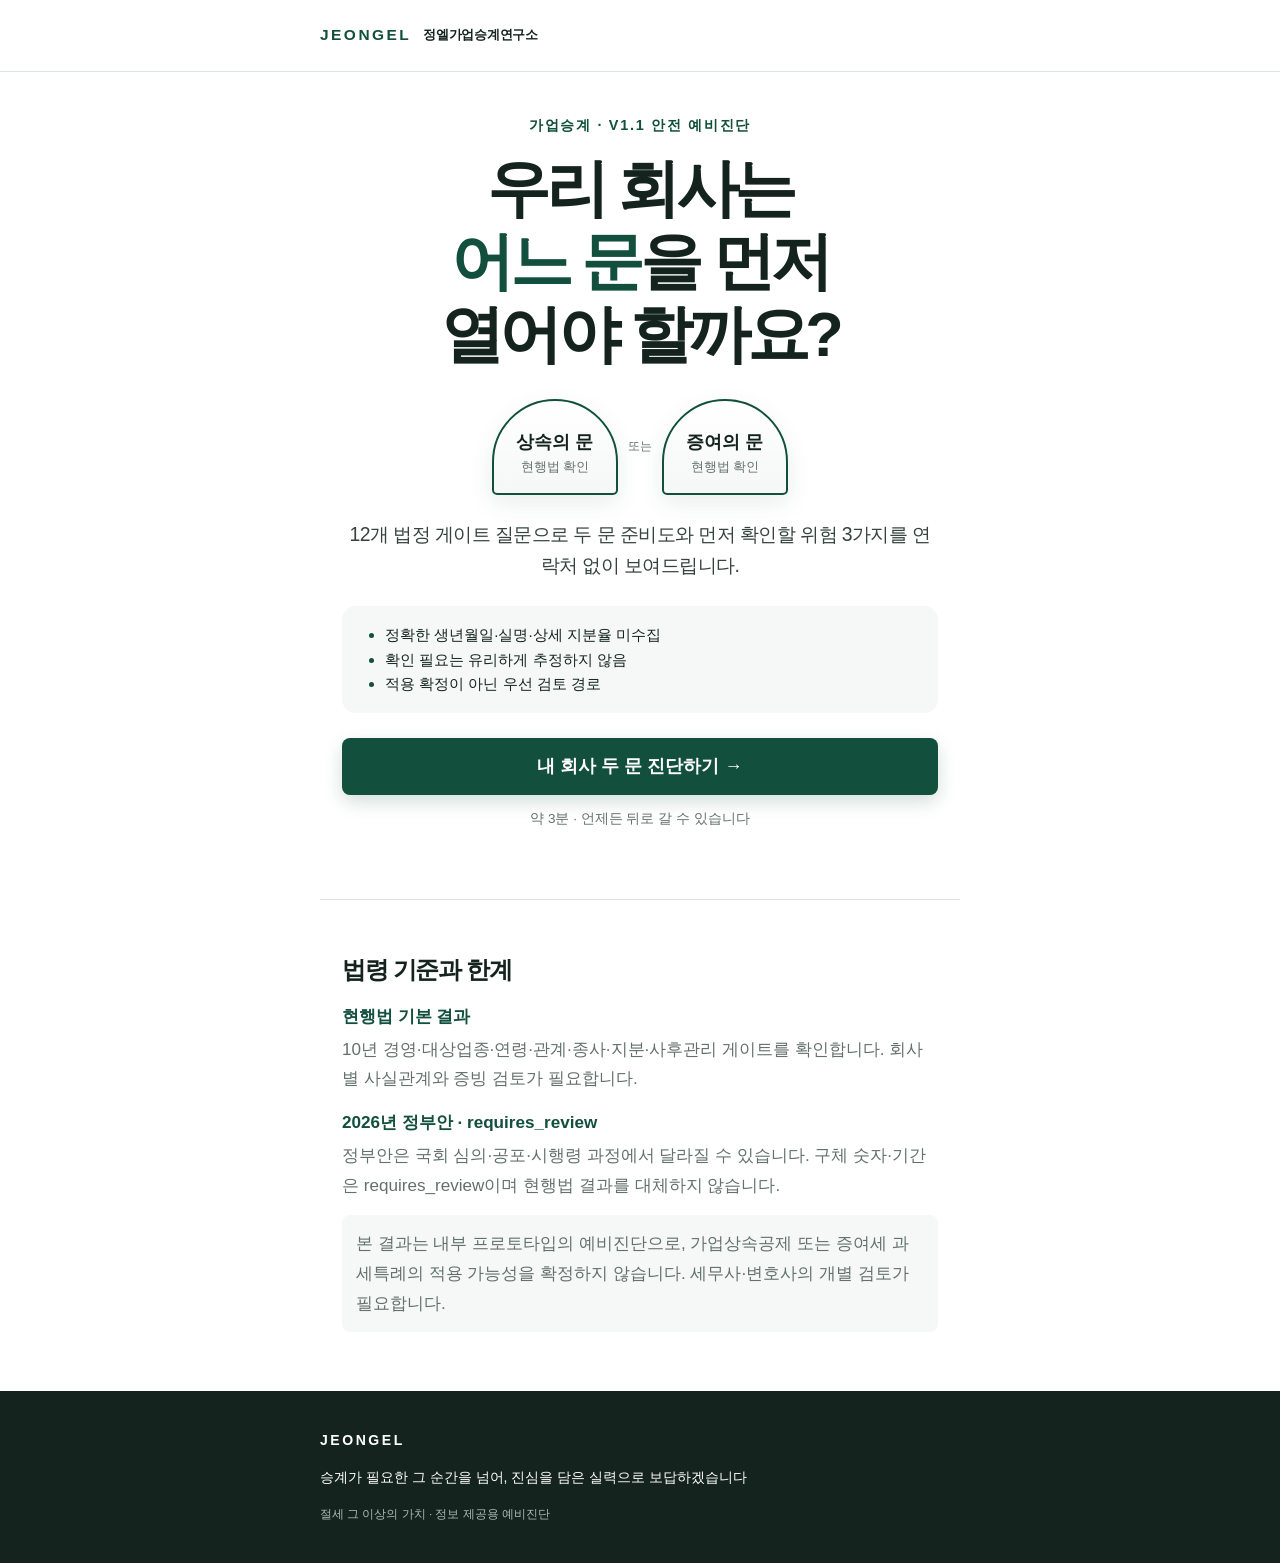
==== d/XqNJ6SopEqE/index.html @ 95fa520c "Add two-doors diagnostic for XqNJ6SopEqE" ====
<!doctype html>
<html lang="ko">
<head>
  <meta charset="utf-8"><meta name="viewport" content="width=device-width, initial-scale=1, viewport-fit=cover"><meta name="theme-color" content="#ffffff">
  <title>가업승계 두 개의 문 V1.1 | 정엘</title><link rel="stylesheet" href="styles.css">
</head>
<body>
<a class="skip-link" href="#app">본문으로 바로가기</a>
<header class="brand"><span class="brand-mark" aria-hidden="true">JEONGEL</span><span>정엘가업승계연구소</span></header>
<main id="app" tabindex="-1">
  <section id="intro" class="screen intro-screen" aria-labelledby="hero-title">
    <p class="eyebrow">가업승계 · V1.1 안전 예비진단</p><h1 id="hero-title">우리 회사는<br><em>어느 문</em>을 먼저<br>열어야 할까요?</h1>
    <div class="doors" aria-hidden="true"><div><b>상속의 문</b><span>현행법 확인</span></div><i>또는</i><div><b>증여의 문</b><span>현행법 확인</span></div></div>
    <p class="lead">12개 법정 게이트 질문으로 두 문 준비도와 먼저 확인할 위험 3가지를 연락처 없이 보여드립니다.</p>
    <ul class="trust-list"><li>정확한 생년월일·실명·상세 지분율 미수집</li><li>확인 필요는 유리하게 추정하지 않음</li><li>적용 확정이 아닌 우선 검토 경로</li></ul>
    <button id="start-btn" class="primary">내 회사 두 문 진단하기 <span aria-hidden="true">→</span></button><p class="time-note">약 3분 · 언제든 뒤로 갈 수 있습니다</p>
  </section>
  <section id="question" class="screen" hidden aria-labelledby="question-title">
    <div class="progress-copy"><span id="progress-text">1 / 12</span><span>V1.1 현행법 게이트</span></div>
    <div class="progress-track" role="progressbar" aria-label="진단 진행률" aria-valuemin="1" aria-valuemax="12" aria-valuenow="1"><span id="progress-bar"></span></div>
    <p class="eyebrow">해당 / 미해당 / 확인 필요</p><h2 id="question-title" tabindex="-1"></h2><p id="question-hint" class="hint"></p>
    <div id="options" class="options" role="group" aria-labelledby="question-title"></div><button id="back-btn" class="back-btn">← 이전 질문</button><div class="sr-only" aria-live="polite" id="live-status"></div>
  </section>
  <section id="result" class="screen" hidden aria-labelledby="result-title">
    <p class="eyebrow">연락처 없이 확인하는 현행법 결과</p><div class="result-badge"><span id="result-letter">A</span><span>예비진단</span></div>
    <h2 id="result-title" tabindex="-1"></h2><p id="result-summary" class="lead"></p><p id="current-law-result" class="current-law"></p>
    <div class="readiness-grid">
      <article class="door-card"><span>01</span><h3>상속의 문</h3><strong id="inheritance-ready"></strong><p id="inheritance-reason"></p></article>
      <article class="door-card"><span>02</span><h3>증여의 문</h3><strong id="gift-ready"></strong><p id="gift-reason"></p></article>
    </div>
    <div class="time-gap"><span>현행법 우선 경로</span><strong id="time-gap"></strong></div>
    <aside id="monitoring-panel" class="monitoring" hidden><h3>2026년 정부안 모니터링 · requires_review</h3><p id="monitoring-notice"></p></aside>
    <section class="result-section"><h3>먼저 확인할 위험 3가지</h3><ol id="blockers"></ol></section>
    <section class="result-section action"><h3>지금 할 다음 행동</h3><p id="next-action"></p><small>30·60·90일은 법정기한이 아닌 권장 일정입니다.</small></section>
    <details class="documents"><summary>준비할 서류 5개 보기</summary><ul id="documents"></ul></details>
    <aside class="supplemental-benefit" aria-labelledby="supplemental-title">
      <p class="eyebrow">결과형 보조혜택</p><h3 id="supplemental-title">무료 정관 점검 필요 여부 안내</h3>
      <p>보조혜택 · 진단 결과상 필요 신호가 있으면 1페이지 리스크맵에서 무료 정관 점검 필요 여부도 함께 안내합니다.</p>
      <p><strong id="supplemental-status"></strong><span id="supplemental-signals"></span></p><p id="supplemental-copy"></p><small id="supplemental-limits"></small>
    </aside>
    <aside class="report-offer"><p class="eyebrow">다음 단계</p><h3>회사 자료로 다시 확인하세요</h3><p>이 결과는 연락처를 받지 않는 예비진단입니다. 정관·의결권·지분 정비 신호가 있는 회사는 영상 설명란과 고정댓글의 무료 정관 점검 링크에서 별도로 신청할 수 있습니다.</p></aside><button id="restart-btn" class="text-btn">처음부터 다시 진단</button>
  </section>
  <section class="legal" aria-labelledby="legal-title"><h2 id="legal-title">법령 기준과 한계</h2>
    <div><strong>현행법 기본 결과</strong><p>10년 경영·대상업종·연령·관계·종사·지분·사후관리 게이트를 확인합니다. 회사별 사실관계와 증빙 검토가 필요합니다.</p></div>
    <div><strong>2026년 정부안 · requires_review</strong><p>정부안은 국회 심의·공포·시행령 과정에서 달라질 수 있습니다. 구체 숫자·기간은 requires_review이며 현행법 결과를 대체하지 않습니다.</p></div>
    <p class="disclaimer">본 결과는 내부 프로토타입의 예비진단으로, 가업상속공제 또는 증여세 과세특례의 적용 가능성을 확정하지 않습니다. 세무사·변호사의 개별 검토가 필요합니다.</p>
  </section>
</main>
<footer><b>JEONGEL</b><p>승계가 필요한 그 순간을 넘어, 진심을 담은 실력으로 보답하겠습니다</p><small>절세 그 이상의 가치 · 정보 제공용 예비진단</small></footer>
<script src="offer-data.js"></script><script src="app.js"></script><script src="ui.js"></script>
</body></html>
---- d/XqNJ6SopEqE/styles.css ----
:root{--ink:#15231f;--muted:#63706b;--green:#124f3c;--mint:#dff0e9;--gold:#b99754;--line:#dce4e0;--white:#fff;--soft:#f5f8f6;--danger:#9b382d;font-family:Arial,'Malgun Gothic','맑은 고딕',sans-serif;color:var(--ink);background:#fff;font-size:18px}*{box-sizing:border-box}body{margin:0;background:#fff;line-height:1.6}.skip-link{position:absolute;left:-9999px;top:0}.skip-link:focus{left:12px;top:12px;z-index:99;background:#fff;padding:12px}.brand{height:72px;display:flex;align-items:center;gap:12px;padding:0 max(20px,calc((100% - 640px)/2));border-bottom:1px solid var(--line);font-size:.72rem;font-weight:700;letter-spacing:-.02em}.brand-mark{color:var(--green);letter-spacing:.16em;font-size:.86rem}.legal{font-size:.95rem}.screen,.legal{max-width:640px;margin:0 auto;padding:42px 22px 56px}.intro-screen{text-align:center}.eyebrow{font-size:.8rem;font-weight:800;letter-spacing:.12em;color:var(--green);text-transform:uppercase;margin:0 0 15px}h1{font-size:clamp(2.35rem,11vw,3.5rem);line-height:1.16;letter-spacing:-.07em;margin:0 0 28px}h1 em{font-style:normal;color:var(--green);position:relative}h2{font-size:clamp(1.7rem,7vw,2.35rem);line-height:1.3;letter-spacing:-.055em;margin:12px 0 16px}h3{line-height:1.35;letter-spacing:-.035em}.lead{font-size:1.08rem;letter-spacing:-.03em;color:#35433f}.doors{display:flex;align-items:center;justify-content:center;gap:10px;margin:24px 0}.doors div{border:2px solid var(--green);border-radius:100px 100px 8px 8px;width:126px;padding:27px 8px 16px;background:linear-gradient(#fff,var(--soft));box-shadow:0 8px 24px #124f3c18}.doors b,.doors span{display:block}.doors span{font-size:.7rem;color:var(--muted)}.doors i{font-size:.68rem;color:var(--muted);font-style:normal}.trust-list{text-align:left;background:var(--soft);padding:17px 20px 17px 43px;border-radius:14px;font-size:.84rem;margin:25px 0}.trust-list li::marker{color:var(--green)}button{font:inherit;cursor:pointer}.primary,.secondary{width:100%;min-height:56px;border-radius:8px;padding:14px 20px;font-weight:800;border:0}.primary{background:var(--green);color:#fff;box-shadow:0 7px 18px #124f3c2e}.secondary{background:#fff;color:var(--green);border:2px solid var(--green)}.time-note{font-size:.75rem;color:var(--muted)}.progress-copy{display:flex;justify-content:space-between;font-size:.78rem;font-weight:700;color:var(--muted)}.progress-track{height:8px;background:#e8eeeb;border-radius:20px;overflow:hidden;margin:8px 0 40px}.progress-track span{display:block;height:100%;width:8.333%;background:var(--green);transition:width .25s}.hint{color:var(--muted);font-size:.84rem;border-left:3px solid var(--gold);padding-left:12px}.options{display:grid;gap:11px;margin:28px 0 20px}.option{min-height:64px;text-align:left;padding:14px 18px;border:1.5px solid var(--line);border-radius:10px;background:#fff;font-weight:700;color:var(--ink)}.option:hover{border-color:var(--green);background:var(--soft)}.option span{display:inline-grid;place-items:center;width:27px;height:27px;border-radius:50%;background:var(--mint);color:var(--green);margin-right:9px;font-size:.78rem}.back-btn,.text-btn{min-height:48px;border:0;background:transparent;color:var(--muted);font-weight:700}.result-badge{display:flex;align-items:center;gap:12px;font-size:.74rem;color:var(--muted)}.result-badge>span:first-child{display:grid;place-items:center;width:44px;height:44px;border-radius:50%;background:var(--green);color:#fff;font-size:1.2rem;font-weight:900}.readiness-grid{display:grid;grid-template-columns:1fr 1fr;gap:12px;margin:30px 0}.door-card{background:var(--soft);border:1px solid var(--line);border-radius:14px;padding:18px}.door-card>span{font-size:.65rem;color:var(--gold);font-weight:900}.door-card h3{margin:3px 0 14px}.door-card strong{display:block;color:var(--green);font-size:.86rem}.door-card p{font-size:.75rem;color:var(--muted);margin-bottom:0}.time-gap{display:flex;justify-content:space-between;gap:15px;border:1px solid var(--gold);padding:15px;border-radius:10px;font-size:.82rem}.result-section{margin:36px 0}.result-section ol{padding:0;list-style:none;counter-reset:risks}.result-section li{counter-increment:risks;border-bottom:1px solid var(--line);padding:14px 0;font-weight:700}.result-section li:before{content:counter(risks);display:inline-grid;place-items:center;width:28px;height:28px;border-radius:50%;background:var(--ink);color:#fff;margin-right:10px;font-size:.75rem}.action{background:var(--green);color:#fff;padding:21px;border-radius:12px}.action h3{margin-top:0}.documents{border:1px solid var(--line);border-radius:10px;padding:16px}.documents summary{font-weight:800;cursor:pointer;min-height:44px}.report-offer{margin:50px -8px 0;padding:28px 20px;background:#f2eadb;border-radius:15px}.report-offer h3{font-size:1.45rem;margin:.2rem 0}.report-offer form{margin-top:24px}.report-offer>form>label{display:block;font-weight:800;margin:14px 0}.monitoring{margin:24px 0;padding:18px;border:2px solid var(--gold);border-radius:12px;background:#fff9eb}.monitoring h3{margin-top:0}.current-law{font-weight:800;color:var(--green)}.report-offer label span{font-size:0.92rem;color:var(--muted);font-weight:400}.report-offer input:not([type=checkbox]){display:block;width:100%;min-height:56px;border:1px solid #b9c3bf;border-radius:8px;margin-top:6px;padding:10px;font:inherit;background:#fff}.consent{display:flex;gap:10px;font-size:0.92rem;line-height:1.65;margin:20px 0}.consent input{width:24px;height:24px;flex:none}.form-error{color:var(--danger);font-weight:700}.success{background:#fff;border:2px solid var(--green);padding:18px;border-radius:10px;margin-top:18px}.legal{border-top:1px solid var(--line);font-size:.95rem;line-height:1.75}.legal h2{font-size:1.35rem}.legal>div{margin:14px 0}.legal strong{color:var(--green)}.legal p{margin:.15rem 0;color:var(--muted)}.disclaimer{background:var(--soft);padding:14px;border-radius:8px!important}footer{background:var(--ink);color:#fff;padding:38px max(22px,calc((100% - 640px)/2));font-size:.78rem}footer b{letter-spacing:.18em}footer small{color:#aeb9b5}.sr-only{position:absolute;width:1px;height:1px;padding:0;margin:-1px;overflow:hidden;clip:rect(0,0,0,0);white-space:nowrap;border:0}[hidden]{display:none!important}:focus-visible{outline:4px solid #e0af3d;outline-offset:3px}@media(max-width:420px){:root{font-size:18px}.screen{padding-left:18px;padding-right:18px}.readiness-grid{grid-template-columns:1fr}.doors div{width:115px}.brand{height:62px}}@media(prefers-reduced-motion:reduce){*,*::before,*::after{scroll-behavior:auto!important;transition:none!important;animation:none!important}}
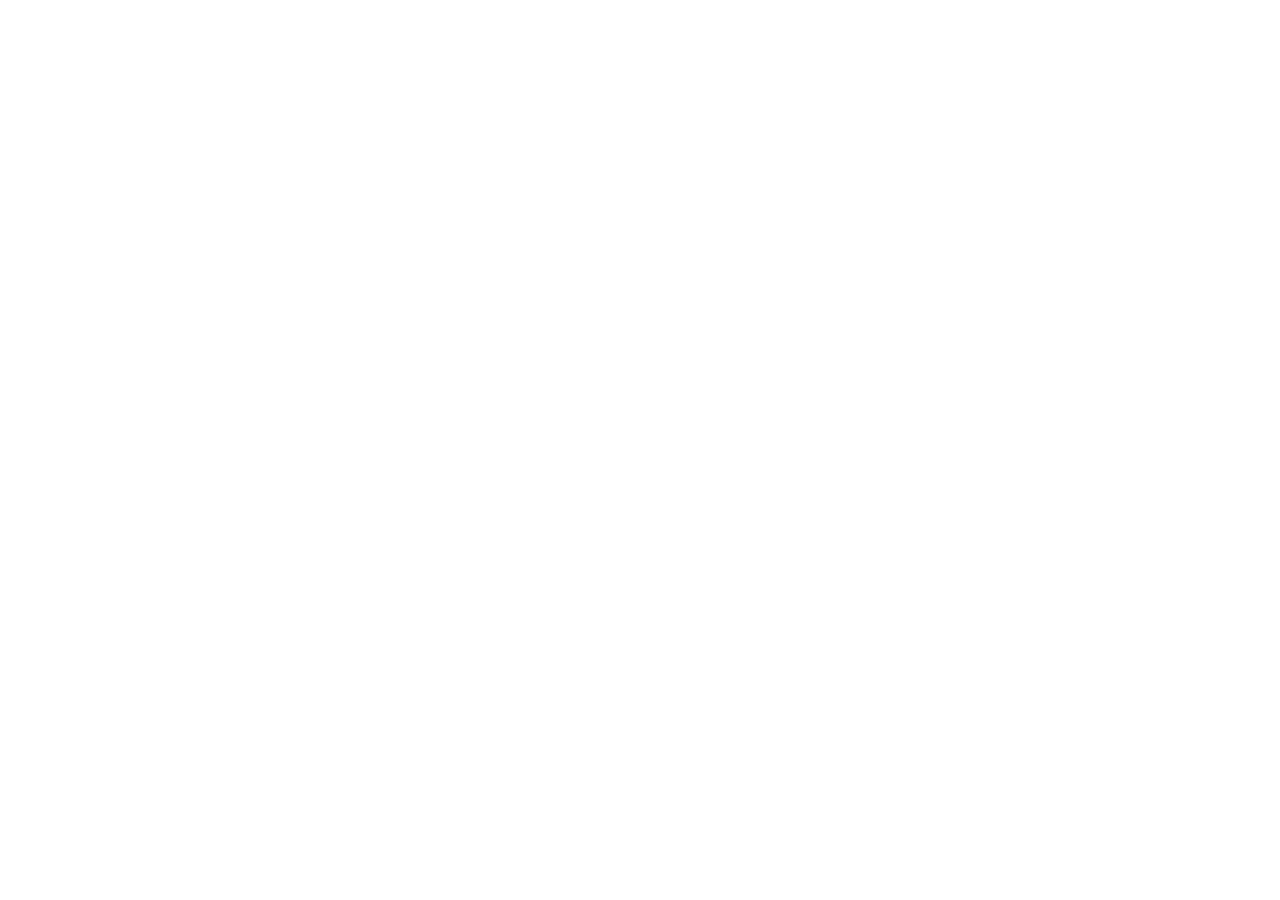
==== commit e7fefd10: "tax.jeongel.com 영상 진단 페이지를 새 신청 페이지로 넘김" ====
--- a/d/XqNJ6SopEqE/index.html
+++ b/d/XqNJ6SopEqE/index.html
@@ -1,51 +1,29 @@
 <!doctype html>
 <html lang="ko">
 <head>
-  <meta charset="utf-8"><meta name="viewport" content="width=device-width, initial-scale=1, viewport-fit=cover"><meta name="theme-color" content="#ffffff">
-  <title>가업승계 두 개의 문 V1.1 | 정엘</title><link rel="stylesheet" href="styles.css">
+<meta charset="utf-8">
+<meta name="viewport" content="width=device-width,initial-scale=1">
+<meta name="robots" content="noindex">
+<title>가업승계 상담 신청 · 정엘기업연구소</title>
+<link rel="canonical" href="https://connect.jeongellab.com/v/XqNJ6SopEqE">
+<meta http-equiv="refresh" content="0; url=https://connect.jeongellab.com/v/XqNJ6SopEqE/p?src=tax-jeongel">
+<script>
+  // 이 주소는 새 진단 페이지로 옮겨졌다. 들어올 때 붙어 있던 utm 등은 그대로 넘겨 출처가 남게 한다.
+  var extra = window.location.search ? '&' + window.location.search.slice(1) : '';
+  window.location.replace('https://connect.jeongellab.com/v/XqNJ6SopEqE/p?src=tax-jeongel' + extra);
+</script>
+<style>
+body{margin:0;min-height:100vh;display:flex;align-items:center;justify-content:center;
+  font-family:'Apple SD Gothic Neo','Malgun Gothic',sans-serif;background:#f6f1ea;color:#241918;text-align:center;padding:24px}
+a{color:#d71932;font-weight:800}
+p{margin:8px 0;line-height:1.6}
+</style>
 </head>
 <body>
-<a class="skip-link" href="#app">본문으로 바로가기</a>
-<header class="brand"><span class="brand-mark" aria-hidden="true">JEONGEL</span><span>정엘가업승계연구소</span></header>
-<main id="app" tabindex="-1">
-  <section id="intro" class="screen intro-screen" aria-labelledby="hero-title">
-    <p class="eyebrow">가업승계 · V1.1 안전 예비진단</p><h1 id="hero-title">우리 회사는<br><em>어느 문</em>을 먼저<br>열어야 할까요?</h1>
-    <div class="doors" aria-hidden="true"><div><b>상속의 문</b><span>현행법 확인</span></div><i>또는</i><div><b>증여의 문</b><span>현행법 확인</span></div></div>
-    <p class="lead">12개 법정 게이트 질문으로 두 문 준비도와 먼저 확인할 위험 3가지를 연락처 없이 보여드립니다.</p>
-    <ul class="trust-list"><li>정확한 생년월일·실명·상세 지분율 미수집</li><li>확인 필요는 유리하게 추정하지 않음</li><li>적용 확정이 아닌 우선 검토 경로</li></ul>
-    <button id="start-btn" class="primary">내 회사 두 문 진단하기 <span aria-hidden="true">→</span></button><p class="time-note">약 3분 · 언제든 뒤로 갈 수 있습니다</p>
-  </section>
-  <section id="question" class="screen" hidden aria-labelledby="question-title">
-    <div class="progress-copy"><span id="progress-text">1 / 12</span><span>V1.1 현행법 게이트</span></div>
-    <div class="progress-track" role="progressbar" aria-label="진단 진행률" aria-valuemin="1" aria-valuemax="12" aria-valuenow="1"><span id="progress-bar"></span></div>
-    <p class="eyebrow">해당 / 미해당 / 확인 필요</p><h2 id="question-title" tabindex="-1"></h2><p id="question-hint" class="hint"></p>
-    <div id="options" class="options" role="group" aria-labelledby="question-title"></div><button id="back-btn" class="back-btn">← 이전 질문</button><div class="sr-only" aria-live="polite" id="live-status"></div>
-  </section>
-  <section id="result" class="screen" hidden aria-labelledby="result-title">
-    <p class="eyebrow">연락처 없이 확인하는 현행법 결과</p><div class="result-badge"><span id="result-letter">A</span><span>예비진단</span></div>
-    <h2 id="result-title" tabindex="-1"></h2><p id="result-summary" class="lead"></p><p id="current-law-result" class="current-law"></p>
-    <div class="readiness-grid">
-      <article class="door-card"><span>01</span><h3>상속의 문</h3><strong id="inheritance-ready"></strong><p id="inheritance-reason"></p></article>
-      <article class="door-card"><span>02</span><h3>증여의 문</h3><strong id="gift-ready"></strong><p id="gift-reason"></p></article>
-    </div>
-    <div class="time-gap"><span>현행법 우선 경로</span><strong id="time-gap"></strong></div>
-    <aside id="monitoring-panel" class="monitoring" hidden><h3>2026년 정부안 모니터링 · requires_review</h3><p id="monitoring-notice"></p></aside>
-    <section class="result-section"><h3>먼저 확인할 위험 3가지</h3><ol id="blockers"></ol></section>
-    <section class="result-section action"><h3>지금 할 다음 행동</h3><p id="next-action"></p><small>30·60·90일은 법정기한이 아닌 권장 일정입니다.</small></section>
-    <details class="documents"><summary>준비할 서류 5개 보기</summary><ul id="documents"></ul></details>
-    <aside class="supplemental-benefit" aria-labelledby="supplemental-title">
-      <p class="eyebrow">결과형 보조혜택</p><h3 id="supplemental-title">무료 정관 점검 필요 여부 안내</h3>
-      <p>보조혜택 · 진단 결과상 필요 신호가 있으면 1페이지 리스크맵에서 무료 정관 점검 필요 여부도 함께 안내합니다.</p>
-      <p><strong id="supplemental-status"></strong><span id="supplemental-signals"></span></p><p id="supplemental-copy"></p><small id="supplemental-limits"></small>
-    </aside>
-    <aside class="report-offer"><p class="eyebrow">다음 단계</p><h3>회사 자료로 다시 확인하세요</h3><p>이 결과는 연락처를 받지 않는 예비진단입니다. 정관·의결권·지분 정비 신호가 있는 회사는 영상 설명란과 고정댓글의 무료 정관 점검 링크에서 별도로 신청할 수 있습니다.</p></aside><button id="restart-btn" class="text-btn">처음부터 다시 진단</button>
-  </section>
-  <section class="legal" aria-labelledby="legal-title"><h2 id="legal-title">법령 기준과 한계</h2>
-    <div><strong>현행법 기본 결과</strong><p>10년 경영·대상업종·연령·관계·종사·지분·사후관리 게이트를 확인합니다. 회사별 사실관계와 증빙 검토가 필요합니다.</p></div>
-    <div><strong>2026년 정부안 · requires_review</strong><p>정부안은 국회 심의·공포·시행령 과정에서 달라질 수 있습니다. 구체 숫자·기간은 requires_review이며 현행법 결과를 대체하지 않습니다.</p></div>
-    <p class="disclaimer">본 결과는 내부 프로토타입의 예비진단으로, 가업상속공제 또는 증여세 과세특례의 적용 가능성을 확정하지 않습니다. 세무사·변호사의 개별 검토가 필요합니다.</p>
-  </section>
-</main>
-<footer><b>JEONGEL</b><p>승계가 필요한 그 순간을 넘어, 진심을 담은 실력으로 보답하겠습니다</p><small>절세 그 이상의 가치 · 정보 제공용 예비진단</small></footer>
-<script src="offer-data.js"></script><script src="app.js"></script><script src="ui.js"></script>
-</body></html>
+<div>
+  <p><b>진단 페이지가 새 주소로 옮겨졌습니다.</b></p>
+  <p>잠시 후 자동으로 이동합니다.</p>
+  <p><a href="https://connect.jeongellab.com/v/XqNJ6SopEqE/p?src=tax-jeongel">바로 이동하기</a></p>
+</div>
+</body>
+</html>
